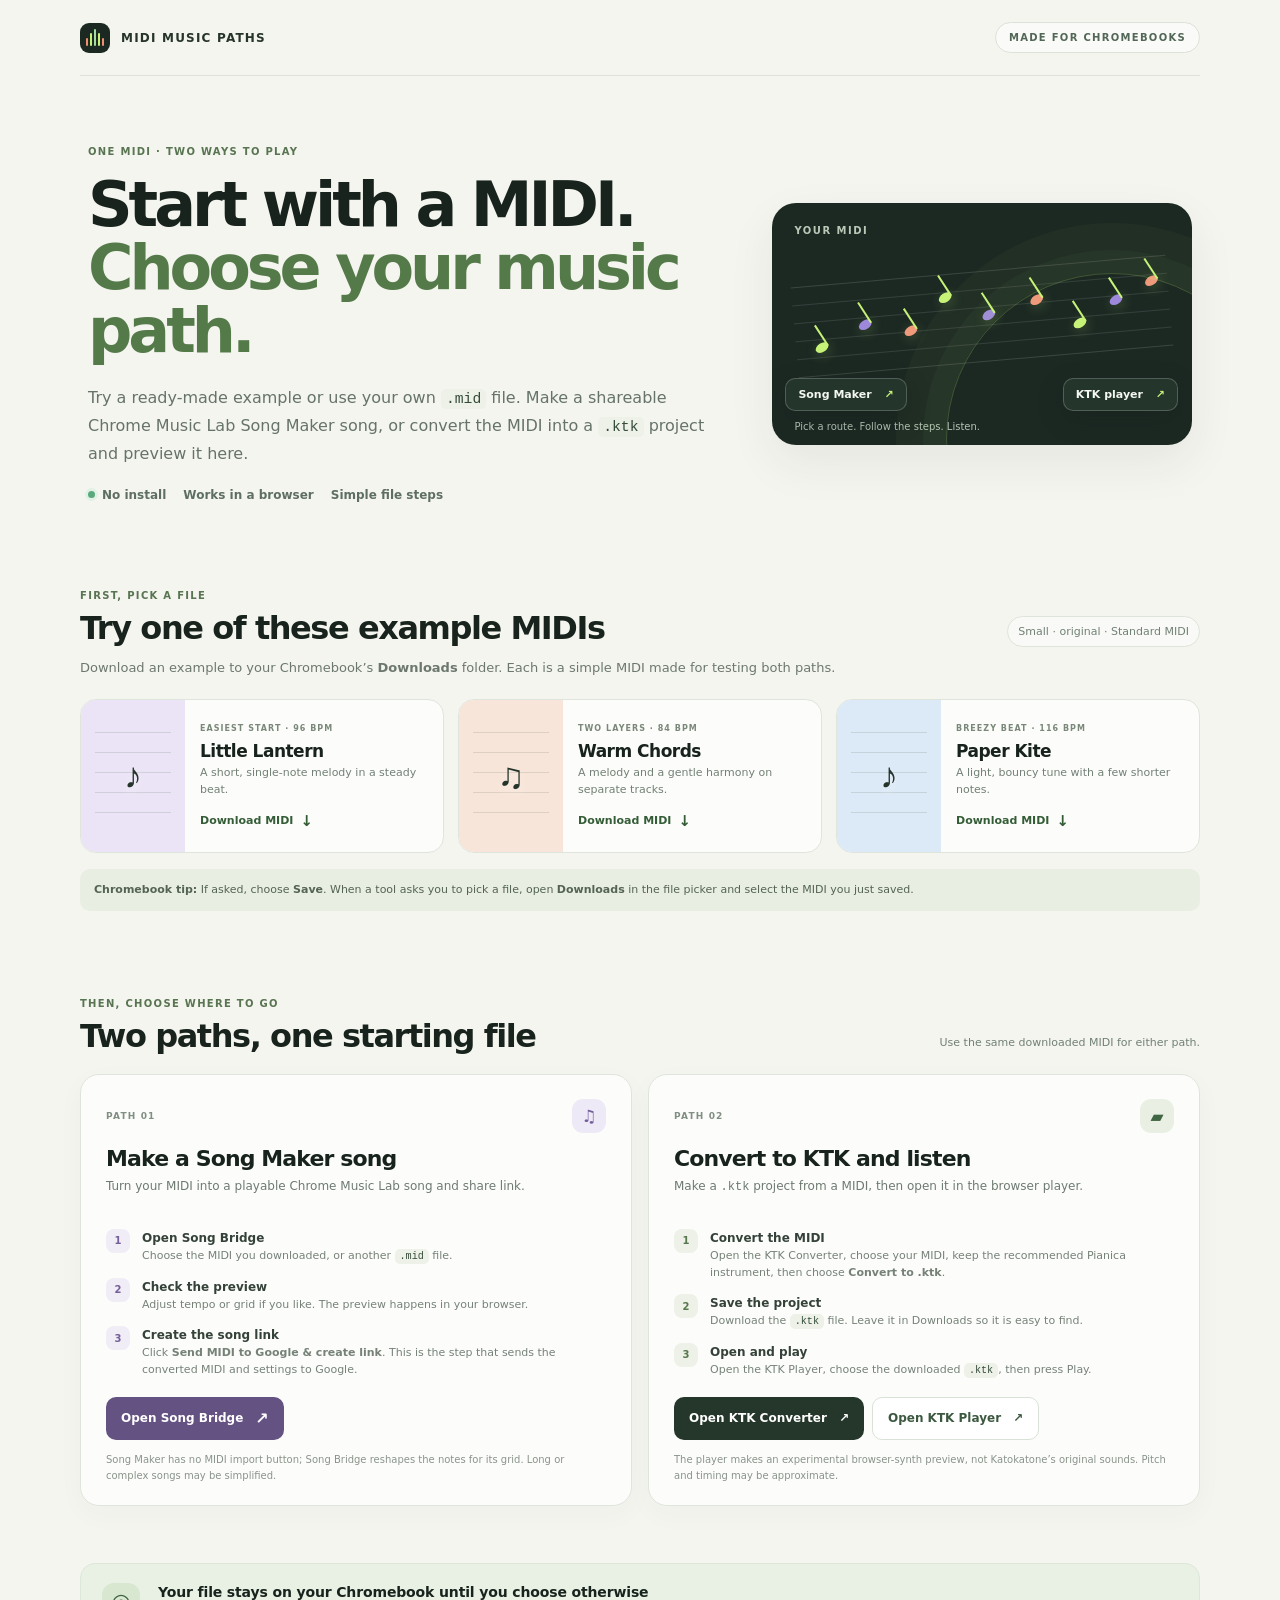
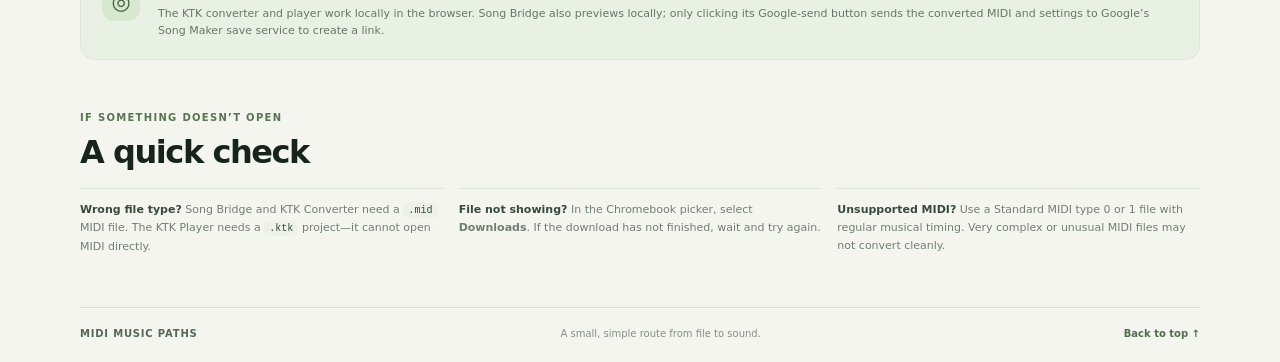
==== index.html @ 4bbcc26d "Build MIDI Music Paths workflow hub" ====
<!doctype html>
<html lang="en">
<head>
  <meta charset="utf-8">
  <meta name="viewport" content="width=device-width, initial-scale=1">
  <meta name="theme-color" content="#f4f5ef">
  <meta name="description" content="A simple Chromebook-friendly guide to trying MIDI files in Song Maker or turning them into KTK projects to play in your browser.">
  <title>MIDI Music Paths — Song Maker &amp; KTK</title>
  <link rel="stylesheet" href="/style.css">
</head>
<body>
  <div class="shell">
    <header class="topbar">
      <a class="brand" href="#top" aria-label="MIDI Music Paths home"><span class="brand-mark" aria-hidden="true"><i></i><i></i><i></i><i></i><i></i></span><span>MIDI MUSIC PATHS</span></a>
      <span class="top-tag">MADE FOR CHROMEBOOKS</span>
    </header>

    <main id="top">
      <section class="hero" aria-labelledby="page-title">
        <div class="hero-copy">
          <p class="eyebrow">ONE MIDI · TWO WAYS TO PLAY</p>
          <h1 id="page-title">Start with a MIDI.<br><span>Choose your music path.</span></h1>
          <p class="lede">Try a ready-made example or use your own <code>.mid</code> file. Make a shareable Chrome Music Lab Song Maker song, or convert the MIDI into a <code>.ktk</code> project and preview it here.</p>
          <div class="trust-row"><span><i></i>No install</span><span>Works in a browser</span><span>Simple file steps</span></div>
        </div>
        <div class="hero-art" aria-hidden="true">
          <div class="art-caption">YOUR MIDI</div>
          <div class="mini-score"><span class="note n1"></span><span class="note n2"></span><span class="note n3"></span><span class="note n4"></span><span class="note n5"></span><span class="note n6"></span><span class="note n7"></span><span class="note n8"></span><span class="note n9"></span></div>
          <div class="path-chip chip-song">Song Maker <b>↗</b></div>
          <div class="path-chip chip-ktk">KTK player <b>↗</b></div>
          <div class="art-note">Pick a route. Follow the steps. Listen.</div>
        </div>
      </section>

      <section class="samples" id="examples" aria-labelledby="samples-title">
        <div class="section-head"><div><p class="eyebrow">FIRST, PICK A FILE</p><h2 id="samples-title">Try one of these example MIDIs</h2></div><span class="format-pill">Small · original · Standard MIDI</span></div>
        <p class="section-intro">Download an example to your Chromebook’s <strong>Downloads</strong> folder. Each is a simple MIDI made for testing both paths.</p>
        <div class="sample-grid">
          <article class="sample-card">
            <div class="sample-art art-lilac" aria-hidden="true"><span>♪</span><i></i><i></i><i></i><i></i><i></i></div>
            <div class="sample-copy"><span class="sample-kicker">EASIEST START · 96 BPM</span><h3>Little Lantern</h3><p>A short, single-note melody in a steady beat.</p><a class="download-link" href="/samples/little-lantern.mid" download>Download MIDI <span aria-hidden="true">↓</span></a></div>
          </article>
          <article class="sample-card">
            <div class="sample-art art-peach" aria-hidden="true"><span>♫</span><i></i><i></i><i></i><i></i><i></i></div>
            <div class="sample-copy"><span class="sample-kicker">TWO LAYERS · 84 BPM</span><h3>Warm Chords</h3><p>A melody and a gentle harmony on separate tracks.</p><a class="download-link" href="/samples/warm-chords.mid" download>Download MIDI <span aria-hidden="true">↓</span></a></div>
          </article>
          <article class="sample-card">
            <div class="sample-art art-blue" aria-hidden="true"><span>♪</span><i></i><i></i><i></i><i></i><i></i></div>
            <div class="sample-copy"><span class="sample-kicker">BREEZY BEAT · 116 BPM</span><h3>Paper Kite</h3><p>A light, bouncy tune with a few shorter notes.</p><a class="download-link" href="/samples/paper-kite.mid" download>Download MIDI <span aria-hidden="true">↓</span></a></div>
          </article>
        </div>
        <p class="file-tip"><b>Chromebook tip:</b> If asked, choose <strong>Save</strong>. When a tool asks you to pick a file, open <strong>Downloads</strong> in the file picker and select the MIDI you just saved.</p>
      </section>

      <section class="paths" aria-labelledby="paths-title">
        <div class="section-head path-heading"><div><p class="eyebrow">THEN, CHOOSE WHERE TO GO</p><h2 id="paths-title">Two paths, one starting file</h2></div><span class="step-note">Use the same downloaded MIDI for either path.</span></div>
        <div class="path-grid">
          <article class="path-card song-card">
            <div class="path-top"><span class="path-number">PATH 01</span><span class="path-icon" aria-hidden="true">♫</span></div>
            <h3>Make a Song Maker song</h3>
            <p class="path-description">Turn your MIDI into a playable Chrome Music Lab song and share link.</p>
            <ol class="steps">
              <li><b>Open Song Bridge</b><span>Choose the MIDI you downloaded, or another <code>.mid</code> file.</span></li>
              <li><b>Check the preview</b><span>Adjust tempo or grid if you like. The preview happens in your browser.</span></li>
              <li><b>Create the song link</b><span>Click <strong>Send MIDI to Google &amp; create link</strong>. This is the step that sends the converted MIDI and settings to Google.</span></li>
            </ol>
            <a class="action-button song-button" href="https://song-bridge-midi.vercel.app/" target="_blank" rel="noopener">Open Song Bridge <span aria-hidden="true">↗</span></a>
            <p class="small-note">Song Maker has no MIDI import button; Song Bridge reshapes the notes for its grid. Long or complex songs may be simplified.</p>
          </article>

          <article class="path-card ktk-card">
            <div class="path-top"><span class="path-number">PATH 02</span><span class="path-icon" aria-hidden="true">▰</span></div>
            <h3>Convert to KTK and listen</h3>
            <p class="path-description">Make a <code>.ktk</code> project from a MIDI, then open it in the browser player.</p>
            <ol class="steps">
              <li><b>Convert the MIDI</b><span>Open the KTK Converter, choose your MIDI, keep the recommended Pianica instrument, then choose <strong>Convert to .ktk</strong>.</span></li>
              <li><b>Save the project</b><span>Download the <code>.ktk</code> file. Leave it in Downloads so it is easy to find.</span></li>
              <li><b>Open and play</b><span>Open the KTK Player, choose the downloaded <code>.ktk</code>, then press Play.</span></li>
            </ol>
            <div class="button-row"><a class="action-button ktk-button" href="/ktk-converter/" target="_blank" rel="noopener">Open KTK Converter <span aria-hidden="true">↗</span></a><a class="action-button outline-button" href="/ktk-player/" target="_blank" rel="noopener">Open KTK Player <span aria-hidden="true">↗</span></a></div>
            <p class="small-note">The player makes an experimental browser-synth preview, not Katokatone’s original sounds. Pitch and timing may be approximate.</p>
          </article>
        </div>
      </section>

      <aside class="privacy-strip" aria-label="How your files are handled">
        <div class="privacy-icon" aria-hidden="true">◎</div>
        <div><h2>Your file stays on your Chromebook until you choose otherwise</h2><p>The KTK converter and player work locally in the browser. Song Bridge also previews locally; only clicking its Google-send button sends the converted MIDI and settings to Google’s Song Maker save service to create a link.</p></div>
      </aside>

      <section class="help" aria-labelledby="help-title">
        <p class="eyebrow">IF SOMETHING DOESN’T OPEN</p><h2 id="help-title">A quick check</h2>
        <div class="help-grid"><p><b>Wrong file type?</b> Song Bridge and KTK Converter need a <code>.mid</code> MIDI file. The KTK Player needs a <code>.ktk</code> project—it cannot open MIDI directly.</p><p><b>File not showing?</b> In the Chromebook picker, select <strong>Downloads</strong>. If the download has not finished, wait and try again.</p><p><b>Unsupported MIDI?</b> Use a Standard MIDI type 0 or 1 file with regular musical timing. Very complex or unusual MIDI files may not convert cleanly.</p></div>
      </section>
    </main>

    <footer class="footer"><span>MIDI MUSIC PATHS</span><span>A small, simple route from file to sound.</span><a href="#top">Back to top ↑</a></footer>
  </div>
</body>
</html>
---- style.css ----
:root{color-scheme:light;--paper:#f4f5ef;--surface:#fff;--ink:#18231d;--muted:#68756d;--line:#dfe5dc;--green:#c5f277;--green-dark:#35522e;--coral:#f08e70;--blue:#7c9eeb;--purple:#a789d5;--shadow:0 18px 48px rgba(25,39,31,.07);font-family:Inter,ui-sans-serif,system-ui,-apple-system,BlinkMacSystemFont,"Segoe UI",sans-serif}*{box-sizing:border-box}html{scroll-behavior:smooth}body{margin:0;min-width:320px;background:var(--paper);color:var(--ink);-webkit-font-smoothing:antialiased}.shell{width:min(1120px,calc(100% - 48px));margin:0 auto}.topbar{height:76px;display:flex;align-items:center;justify-content:space-between;border-bottom:1px solid rgba(36,54,44,.1)}.brand{display:flex;align-items:center;gap:11px;color:#26342a;text-decoration:none;font-size:12px;font-weight:800;letter-spacing:.1em}.brand-mark{width:30px;height:30px;display:flex;align-items:end;justify-content:center;gap:2px;padding:7px 6px;border-radius:9px;background:#1b2922}.brand-mark i{display:block;width:3px;border-radius:4px;background:var(--green)}.brand-mark i:nth-child(1),.brand-mark i:nth-child(5){height:8px;background:var(--coral)}.brand-mark i:nth-child(2),.brand-mark i:nth-child(4){height:13px}.brand-mark i:nth-child(3){height:17px;background:#a4dba2}.top-tag,.eyebrow,.sample-kicker,.path-number{font-size:10px;font-weight:750;letter-spacing:.13em}.top-tag{padding:9px 13px;border:1px solid #dce2d7;border-radius:30px;color:#526756;background:rgba(255,255,255,.56)}.hero{display:grid;grid-template-columns:minmax(0,1.2fr) minmax(280px,.8fr);gap:55px;align-items:center;padding:70px 8px 58px}.eyebrow{margin:0 0 16px;color:#587451;text-transform:uppercase}.hero h1{max-width:670px;margin:0;font-size:clamp(40px,5.3vw,62px);line-height:1.02;letter-spacing:-.065em;font-weight:780}.hero h1 span{color:#557a49}.lede{max-width:620px;margin:21px 0 20px;color:#66736a;font-size:16px;line-height:1.72}.lede code,.steps code,.help code{padding:2px 5px;border-radius:5px;background:#edf1e8;color:#354b39;font-size:.92em}.trust-row{display:flex;flex-wrap:wrap;gap:17px;color:#5e6e62;font-size:12px;font-weight:650}.trust-row span{display:inline-flex;align-items:center;gap:7px}.trust-row i{width:7px;height:7px;border-radius:50%;background:#59a97d;box-shadow:0 0 0 3px #e1f1e5}.hero-art{position:relative;min-height:242px;padding:22px;border-radius:24px;overflow:hidden;background:#1c2923;color:#eef5eb;box-shadow:var(--shadow)}.hero-art:after{content:"";position:absolute;right:-86px;bottom:-160px;width:330px;height:330px;border:1px solid #c5f27738;border-radius:50%;box-shadow:0 0 0 23px #c5f27708,0 0 0 50px #c5f27707}.art-caption{position:relative;z-index:1;color:#b9c9b8;font-size:10px;font-weight:750;letter-spacing:.15em}.mini-score{position:absolute;left:22px;right:22px;top:68px;height:91px;border-top:1px solid #ffffff22;border-bottom:1px solid #ffffff22;background:repeating-linear-gradient(to bottom,transparent 0 17px,#ffffff1b 17px 18px);transform:rotate(-5deg)}.note{position:absolute;width:14px;height:9px;border-radius:50%;background:var(--green);transform:rotate(-28deg);box-shadow:0 3px 12px #c5f27740}.note:after{content:"";position:absolute;width:2px;height:24px;right:0;bottom:3px;background:currentColor;color:var(--green)}.n1{left:5%;top:57px}.n2{left:17%;top:38px;background:#9d88db;color:#9d88db}.n3{left:29%;top:48px;background:#f09a7c;color:#f09a7c}.n4{left:39%;top:18px}.n5{left:50%;top:39px;background:#9d88db;color:#9d88db}.n6{left:63%;top:28px;background:#f09a7c;color:#f09a7c}.n7{left:74%;top:55px}.n8{left:84%;top:35px;background:#9d88db;color:#9d88db}.n9{left:94%;top:19px;background:#f09a7c;color:#f09a7c}.path-chip{position:absolute;z-index:2;padding:9px 12px;border:1px solid #ffffff35;border-radius:10px;background:#24352c;color:#f5f8f2;font-size:11px;font-weight:700;box-shadow:0 8px 24px #10191442}.path-chip b{margin-left:9px;color:var(--green)}.chip-song{left:13px;bottom:34px}.chip-ktk{right:14px;bottom:34px}.art-note{position:absolute;left:22px;bottom:13px;color:#b5c4b7;font-size:10px}.samples,.paths{padding:30px 0 57px}.section-head{display:flex;align-items:end;justify-content:space-between;gap:18px;margin-bottom:10px}.section-head .eyebrow{margin-bottom:9px}.section-head h2,.help h2{margin:0;font-size:clamp(24px,3vw,32px);line-height:1.15;letter-spacing:-.045em}.format-pill,.step-note{color:#718075;font-size:11px}.format-pill{padding:8px 10px;border:1px solid #dee4d9;border-radius:999px;background:#ffffff80;white-space:nowrap}.section-intro{margin:11px 0 21px;color:#6c786f;font-size:13px;line-height:1.6}.sample-grid{display:grid;grid-template-columns:repeat(3,1fr);gap:14px}.sample-card{display:grid;grid-template-columns:104px 1fr;min-height:154px;border:1px solid #dfe5dc;border-radius:16px;background:rgba(255,255,255,.72);overflow:hidden}.sample-art{position:relative;display:grid;place-items:center;overflow:hidden;font-family:Georgia,serif;font-size:36px}.sample-art span{position:relative;z-index:1;color:#26352b;text-shadow:0 4px 10px #ffffff90}.sample-art i{position:absolute;left:14px;right:14px;height:1px;background:#2e493522}.sample-art i:nth-of-type(1){top:32px}.sample-art i:nth-of-type(2){top:52px}.sample-art i:nth-of-type(3){top:72px}.sample-art i:nth-of-type(4){top:92px}.sample-art i:nth-of-type(5){top:112px}.art-lilac{background:#ebe4f6}.art-peach{background:#f8e5d9}.art-blue{background:#dce9f6}.sample-copy{padding:16px 15px 13px}.sample-kicker{color:#798878;font-size:8px}.sample-copy h3{margin:6px 0 4px;font-size:17px;letter-spacing:-.03em}.sample-copy p{min-height:34px;margin:0 0 10px;color:#728076;font-size:11px;line-height:1.5}.download-link{display:inline-flex;align-items:center;gap:7px;color:#345d37;text-decoration:none;font-size:11px;font-weight:750}.download-link span{font-size:15px}.download-link:hover{text-decoration:underline;text-underline-offset:3px}.file-tip{margin:16px 0 0;padding:12px 14px;border-radius:10px;background:#e8eee2;color:#546354;font-size:11px;line-height:1.6}.path-heading{margin-bottom:19px}.step-note{padding-bottom:6px}.path-grid{display:grid;grid-template-columns:1fr 1fr;gap:16px}.path-card{padding:24px 25px 21px;border:1px solid #dfe5dc;border-radius:19px;background:rgba(255,255,255,.78);box-shadow:0 8px 28px #29382708}.path-top{display:flex;align-items:center;justify-content:space-between}.path-number{color:#818e82;font-size:9px}.path-icon{width:34px;height:34px;display:grid;place-items:center;border-radius:11px;background:#e9f0e3;color:#416643;font-size:17px}.song-card .path-icon{background:#eee9f7;color:#725e9a}.path-card h3{margin:13px 0 6px;font-size:22px;letter-spacing:-.04em}.path-description{min-height:36px;margin:0 0 16px;color:#6e7a71;font-size:12px;line-height:1.55}.steps{display:grid;gap:13px;padding:0;margin:0;list-style:none;counter-reset:step}.steps li{position:relative;display:grid;grid-template-columns:27px 1fr;column-gap:9px;counter-increment:step}.steps li:before{content:counter(step);grid-row:span 2;display:grid;place-items:center;width:24px;height:24px;border-radius:8px;background:#edf1e8;color:#55784c;font-size:10px;font-weight:800}.song-card .steps li:before{background:#f0edf7;color:#745f9a}.steps b{margin-top:2px;color:#354239;font-size:12px}.steps span{margin-top:3px;color:#768178;font-size:11px;line-height:1.52}.action-button{min-height:43px;display:inline-flex;align-items:center;justify-content:center;gap:12px;padding:0 15px;border:0;border-radius:10px;text-decoration:none;font-size:12px;font-weight:760;transition:transform .16s,box-shadow .16s}.action-button:hover{transform:translateY(-1px);box-shadow:0 7px 17px #243a2920}.song-button{margin-top:18px;background:#645283;color:white}.song-button span{font-size:16px}.ktk-button{background:#24372a;color:#fff}.outline-button{border:1px solid #d9e2d6;background:#fff;color:#3c5940}.button-row{display:flex;flex-wrap:wrap;gap:8px;margin-top:18px}.small-note{margin:12px 0 0;color:#89938a;font-size:10px;line-height:1.6}.privacy-strip{display:grid;grid-template-columns:42px 1fr;gap:14px;align-items:start;margin:0 0 52px;padding:19px 21px;border:1px solid #dce7d9;border-radius:15px;background:#e9f1e5}.privacy-icon{width:38px;height:38px;display:grid;place-items:center;border-radius:12px;background:#d8e8d0;color:#416343;font-size:22px}.privacy-strip h2{margin:1px 0 5px;font-size:14px;letter-spacing:-.01em}.privacy-strip p{margin:0;color:#67766a;font-size:11px;line-height:1.6}.help{padding:0 0 51px}.help h2{margin-top:-5px}.help-grid{display:grid;grid-template-columns:repeat(3,1fr);gap:16px;margin-top:17px}.help-grid p{margin:0;padding-top:12px;border-top:1px solid #dbe2d8;color:#727e74;font-size:11px;line-height:1.65}.help-grid b{color:#3a493e}.footer{display:flex;justify-content:space-between;gap:14px;padding:20px 0 25px;border-top:1px solid rgba(36,54,44,.12);color:#849087;font-size:10px}.footer span:first-child{color:#556757;font-weight:800;letter-spacing:.08em}.footer a{color:#506d4d;text-decoration:none;font-weight:700}.footer a:hover{text-decoration:underline}
@media(max-width:800px){.hero{grid-template-columns:1fr;gap:28px;padding:49px 0 40px}.hero-art{min-height:210px}.sample-grid{grid-template-columns:1fr}.sample-card{grid-template-columns:120px 1fr;min-height:136px}.sample-copy p{min-height:auto}.path-grid{grid-template-columns:1fr}.path-description{min-height:auto}.help-grid{grid-template-columns:1fr;gap:11px}.help-grid p{padding-top:10px}.samples,.paths{padding-bottom:42px}}
@media(max-width:520px){.shell{width:min(100% - 30px,560px)}.topbar{height:65px}.top-tag{font-size:8px;padding:8px 9px}.brand{font-size:10px}.hero{padding:39px 0 30px;gap:23px}.hero h1{font-size:40px}.lede{font-size:14px}.trust-row{gap:9px 13px;font-size:10px}.hero-art{min-height:188px}.mini-score{top:55px}.section-head{align-items:flex-start;flex-direction:column;gap:8px}.section-head h2,.help h2{font-size:25px}.format-pill{font-size:9px}.sample-card{grid-template-columns:88px 1fr}.sample-copy{padding:13px 12px}.sample-copy h3{font-size:16px}.sample-copy p{font-size:10px}.sample-kicker{font-size:7px}.path-card{padding:20px 17px}.path-card h3{font-size:20px}.button-row .action-button{flex:1;padding:0 9px;font-size:10px}.privacy-strip{grid-template-columns:32px 1fr;padding:15px 13px;gap:10px}.privacy-icon{width:31px;height:31px;font-size:18px}.footer{flex-wrap:wrap;font-size:9px}.footer span:nth-child(2){order:3;flex-basis:100%}}
@media(prefers-reduced-motion:reduce){html{scroll-behavior:auto}*,*::before,*::after{transition:none!important}}
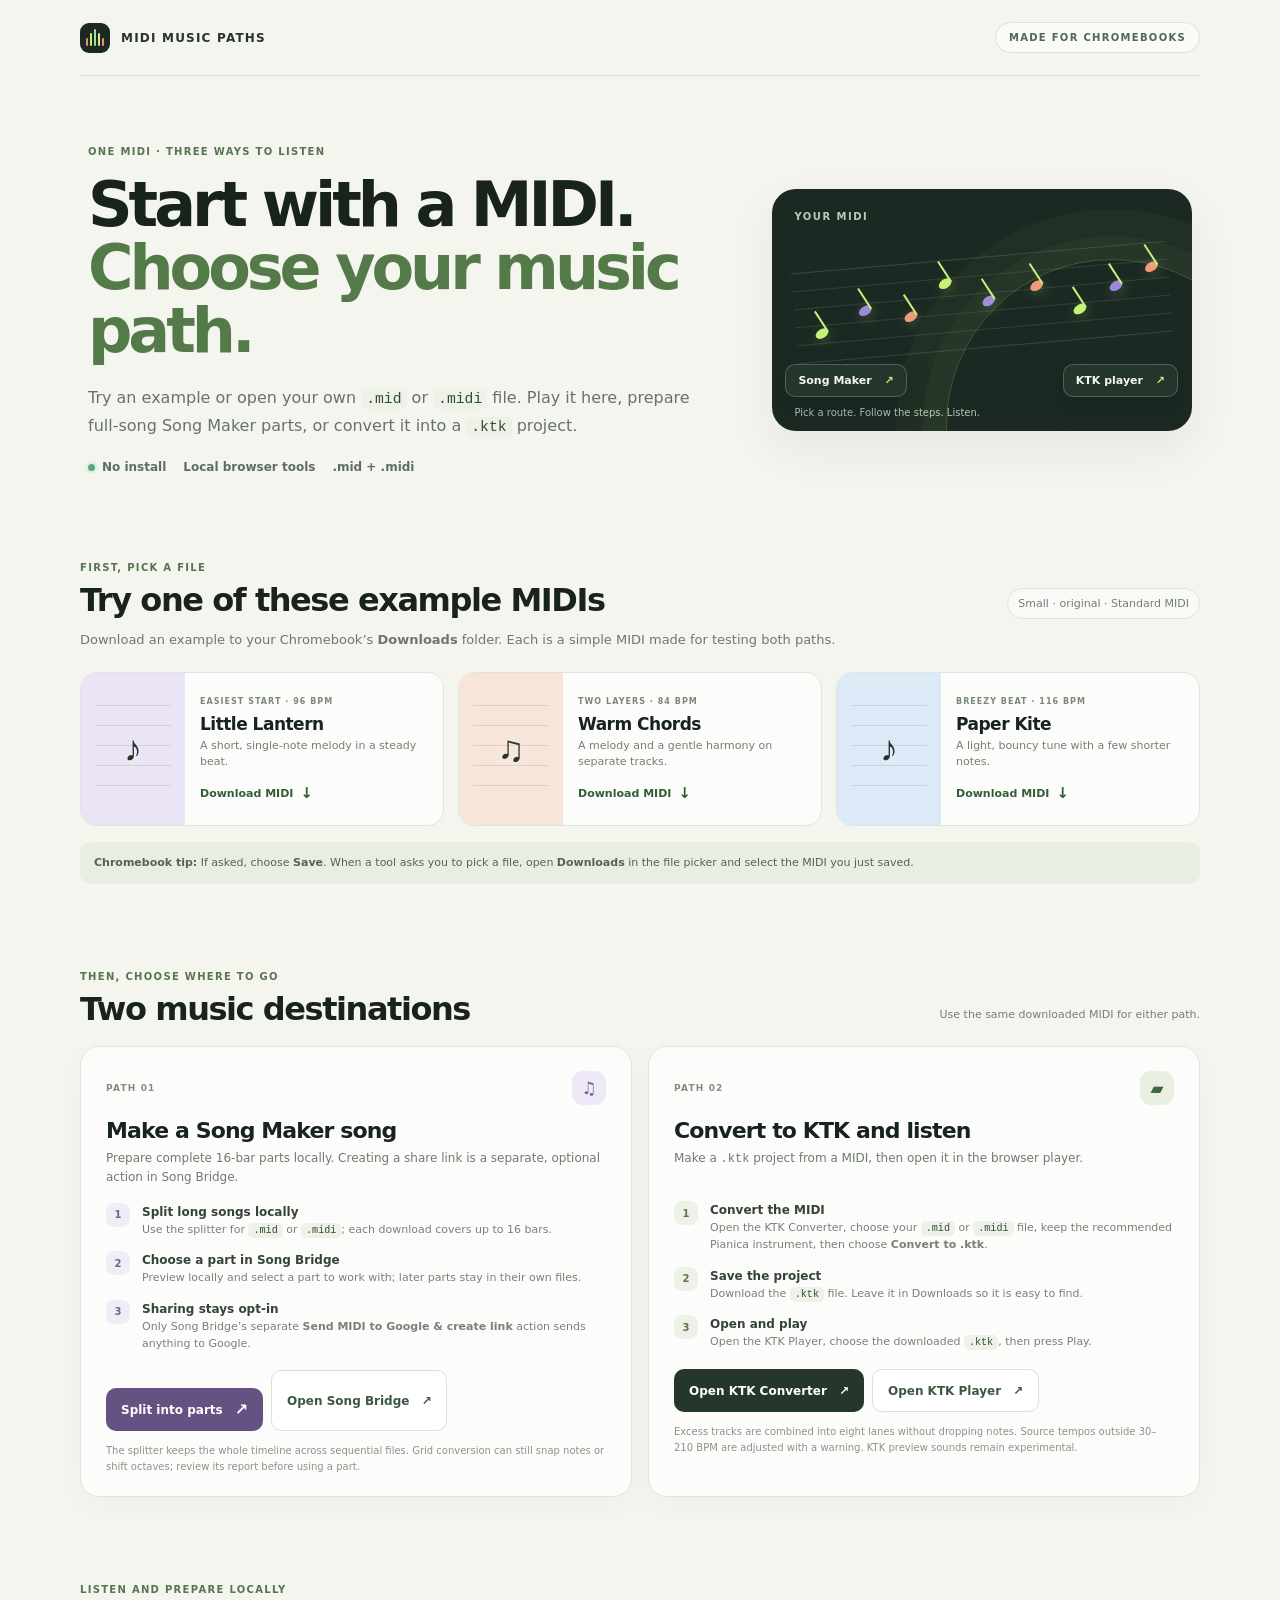
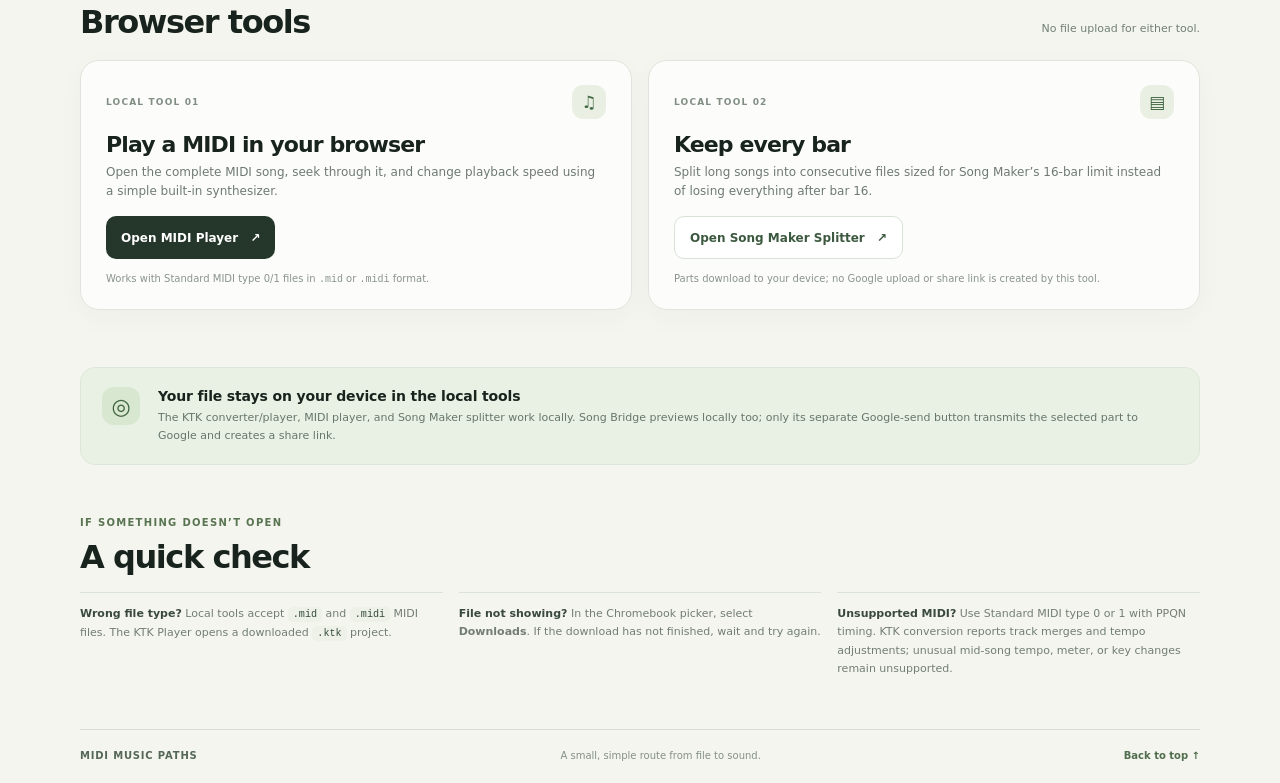
==== commit ce6fe082: "Add in-browser MIDI player and full-song exports" ====
--- a/index.html
+++ b/index.html
@@ -4,6 +4,7 @@
   <meta charset="utf-8">
   <meta name="viewport" content="width=device-width, initial-scale=1">
   <meta name="theme-color" content="#f4f5ef">
+  <link rel="icon" type="image/svg+xml" href="/favicon.svg">
   <meta name="description" content="A simple Chromebook-friendly guide to trying MIDI files in Song Maker or turning them into KTK projects to play in your browser.">
   <title>MIDI Music Paths — Song Maker &amp; KTK</title>
   <link rel="stylesheet" href="/style.css">
@@ -18,10 +19,10 @@
     <main id="top">
       <section class="hero" aria-labelledby="page-title">
         <div class="hero-copy">
-          <p class="eyebrow">ONE MIDI · TWO WAYS TO PLAY</p>
+          <p class="eyebrow">ONE MIDI · THREE WAYS TO LISTEN</p>
           <h1 id="page-title">Start with a MIDI.<br><span>Choose your music path.</span></h1>
-          <p class="lede">Try a ready-made example or use your own <code>.mid</code> file. Make a shareable Chrome Music Lab Song Maker song, or convert the MIDI into a <code>.ktk</code> project and preview it here.</p>
-          <div class="trust-row"><span><i></i>No install</span><span>Works in a browser</span><span>Simple file steps</span></div>
+          <p class="lede">Try an example or open your own <code>.mid</code> or <code>.midi</code> file. Play it here, prepare full-song Song Maker parts, or convert it into a <code>.ktk</code> project.</p>
+          <div class="trust-row"><span><i></i>No install</span><span>Local browser tools</span><span>.mid + .midi</span></div>
         </div>
         <div class="hero-art" aria-hidden="true">
           <div class="art-caption">YOUR MIDI</div>
@@ -53,19 +54,19 @@
       </section>
 
       <section class="paths" aria-labelledby="paths-title">
-        <div class="section-head path-heading"><div><p class="eyebrow">THEN, CHOOSE WHERE TO GO</p><h2 id="paths-title">Two paths, one starting file</h2></div><span class="step-note">Use the same downloaded MIDI for either path.</span></div>
+        <div class="section-head path-heading"><div><p class="eyebrow">THEN, CHOOSE WHERE TO GO</p><h2 id="paths-title">Two music destinations</h2></div><span class="step-note">Use the same downloaded MIDI for either path.</span></div>
         <div class="path-grid">
           <article class="path-card song-card">
             <div class="path-top"><span class="path-number">PATH 01</span><span class="path-icon" aria-hidden="true">♫</span></div>
             <h3>Make a Song Maker song</h3>
-            <p class="path-description">Turn your MIDI into a playable Chrome Music Lab song and share link.</p>
+            <p class="path-description">Prepare complete 16-bar parts locally. Creating a share link is a separate, optional action in Song Bridge.</p>
             <ol class="steps">
-              <li><b>Open Song Bridge</b><span>Choose the MIDI you downloaded, or another <code>.mid</code> file.</span></li>
-              <li><b>Check the preview</b><span>Adjust tempo or grid if you like. The preview happens in your browser.</span></li>
-              <li><b>Create the song link</b><span>Click <strong>Send MIDI to Google &amp; create link</strong>. This is the step that sends the converted MIDI and settings to Google.</span></li>
+              <li><b>Split long songs locally</b><span>Use the splitter for <code>.mid</code> or <code>.midi</code>; each download covers up to 16 bars.</span></li>
+              <li><b>Choose a part in Song Bridge</b><span>Preview locally and select a part to work with; later parts stay in their own files.</span></li>
+              <li><b>Sharing stays opt-in</b><span>Only Song Bridge’s separate <strong>Send MIDI to Google &amp; create link</strong> action sends anything to Google.</span></li>
             </ol>
-            <a class="action-button song-button" href="https://song-bridge-midi.vercel.app/" target="_blank" rel="noopener">Open Song Bridge <span aria-hidden="true">↗</span></a>
-            <p class="small-note">Song Maker has no MIDI import button; Song Bridge reshapes the notes for its grid. Long or complex songs may be simplified.</p>
+            <div class="button-row"><a class="action-button song-button" href="/song-maker/">Split into parts <span aria-hidden="true">↗</span></a><a class="action-button outline-button" href="https://song-bridge-midi.vercel.app/" target="_blank" rel="noopener">Open Song Bridge <span aria-hidden="true">↗</span></a></div>
+            <p class="small-note">The splitter keeps the whole timeline across sequential files. Grid conversion can still snap notes or shift octaves; review its report before using a part.</p>
           </article>
 
           <article class="path-card ktk-card">
@@ -73,24 +74,44 @@
             <h3>Convert to KTK and listen</h3>
             <p class="path-description">Make a <code>.ktk</code> project from a MIDI, then open it in the browser player.</p>
             <ol class="steps">
-              <li><b>Convert the MIDI</b><span>Open the KTK Converter, choose your MIDI, keep the recommended Pianica instrument, then choose <strong>Convert to .ktk</strong>.</span></li>
+              <li><b>Convert the MIDI</b><span>Open the KTK Converter, choose your <code>.mid</code> or <code>.midi</code> file, keep the recommended Pianica instrument, then choose <strong>Convert to .ktk</strong>.</span></li>
               <li><b>Save the project</b><span>Download the <code>.ktk</code> file. Leave it in Downloads so it is easy to find.</span></li>
               <li><b>Open and play</b><span>Open the KTK Player, choose the downloaded <code>.ktk</code>, then press Play.</span></li>
             </ol>
             <div class="button-row"><a class="action-button ktk-button" href="/ktk-converter/" target="_blank" rel="noopener">Open KTK Converter <span aria-hidden="true">↗</span></a><a class="action-button outline-button" href="/ktk-player/" target="_blank" rel="noopener">Open KTK Player <span aria-hidden="true">↗</span></a></div>
-            <p class="small-note">The player makes an experimental browser-synth preview, not Katokatone’s original sounds. Pitch and timing may be approximate.</p>
+            <p class="small-note">Excess tracks are combined into eight lanes without dropping notes. Source tempos outside 30–210 BPM are adjusted with a warning. KTK preview sounds remain experimental.</p>
+          </article>
+        </div>
+      </section>
+
+      <section class="paths tools-section" aria-labelledby="local-tools-title">
+        <div class="section-head path-heading"><div><p class="eyebrow">LISTEN AND PREPARE LOCALLY</p><h2 id="local-tools-title">Browser tools</h2></div><span class="step-note">No file upload for either tool.</span></div>
+        <div class="path-grid">
+          <article class="path-card">
+            <div class="path-top"><span class="path-number">LOCAL TOOL 01</span><span class="path-icon" aria-hidden="true">♫</span></div>
+            <h3>Play a MIDI in your browser</h3>
+            <p class="path-description">Open the complete MIDI song, seek through it, and change playback speed using a simple built-in synthesizer.</p>
+            <a class="action-button ktk-button" href="/midi-player/">Open MIDI Player <span aria-hidden="true">↗</span></a>
+            <p class="small-note">Works with Standard MIDI type 0/1 files in <code>.mid</code> or <code>.midi</code> format.</p>
+          </article>
+          <article class="path-card">
+            <div class="path-top"><span class="path-number">LOCAL TOOL 02</span><span class="path-icon" aria-hidden="true">▤</span></div>
+            <h3>Keep every bar</h3>
+            <p class="path-description">Split long songs into consecutive files sized for Song Maker’s 16-bar limit instead of losing everything after bar 16.</p>
+            <a class="action-button outline-button" href="/song-maker/">Open Song Maker Splitter <span aria-hidden="true">↗</span></a>
+            <p class="small-note">Parts download to your device; no Google upload or share link is created by this tool.</p>
           </article>
         </div>
       </section>
 
       <aside class="privacy-strip" aria-label="How your files are handled">
         <div class="privacy-icon" aria-hidden="true">◎</div>
-        <div><h2>Your file stays on your Chromebook until you choose otherwise</h2><p>The KTK converter and player work locally in the browser. Song Bridge also previews locally; only clicking its Google-send button sends the converted MIDI and settings to Google’s Song Maker save service to create a link.</p></div>
+        <div><h2>Your file stays on your device in the local tools</h2><p>The KTK converter/player, MIDI player, and Song Maker splitter work locally. Song Bridge previews locally too; only its separate Google-send button transmits the selected part to Google and creates a share link.</p></div>
       </aside>
 
       <section class="help" aria-labelledby="help-title">
         <p class="eyebrow">IF SOMETHING DOESN’T OPEN</p><h2 id="help-title">A quick check</h2>
-        <div class="help-grid"><p><b>Wrong file type?</b> Song Bridge and KTK Converter need a <code>.mid</code> MIDI file. The KTK Player needs a <code>.ktk</code> project—it cannot open MIDI directly.</p><p><b>File not showing?</b> In the Chromebook picker, select <strong>Downloads</strong>. If the download has not finished, wait and try again.</p><p><b>Unsupported MIDI?</b> Use a Standard MIDI type 0 or 1 file with regular musical timing. Very complex or unusual MIDI files may not convert cleanly.</p></div>
+        <div class="help-grid"><p><b>Wrong file type?</b> Local tools accept <code>.mid</code> and <code>.midi</code> MIDI files. The KTK Player opens a downloaded <code>.ktk</code> project.</p><p><b>File not showing?</b> In the Chromebook picker, select <strong>Downloads</strong>. If the download has not finished, wait and try again.</p><p><b>Unsupported MIDI?</b> Use Standard MIDI type 0 or 1 with PPQN timing. KTK conversion reports track merges and tempo adjustments; unusual mid-song tempo, meter, or key changes remain unsupported.</p></div>
       </section>
     </main>
 
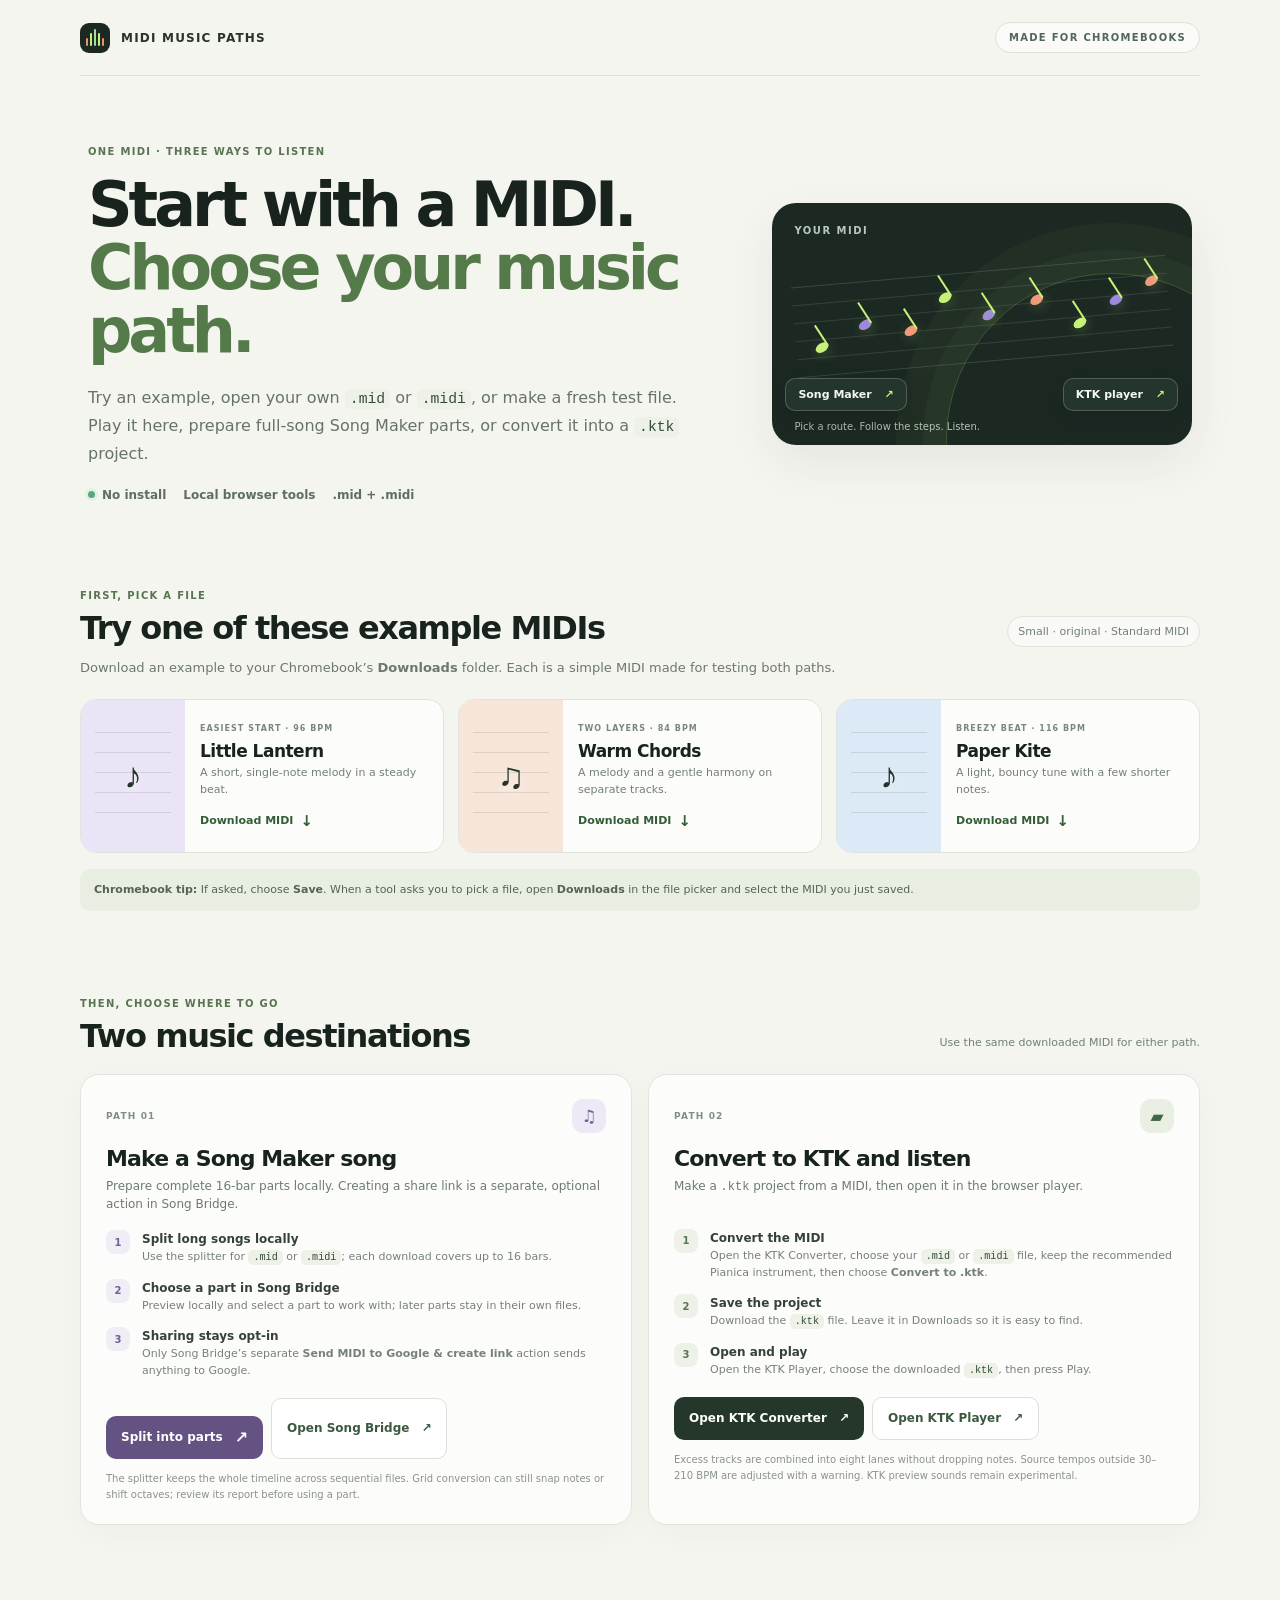
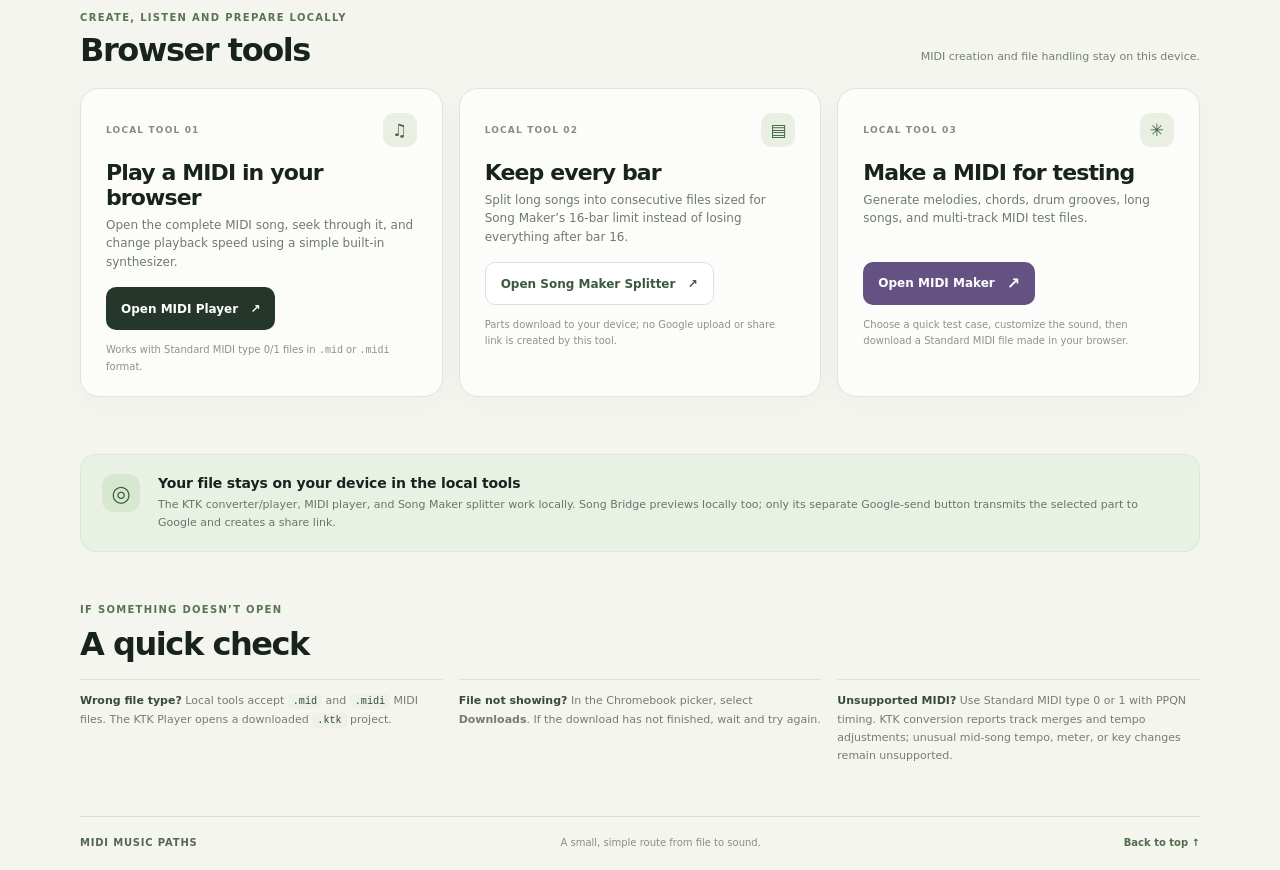
==== commit d9e75221: "Add browser-local MIDI Maker" ====
--- a/index.html
+++ b/index.html
@@ -5,8 +5,8 @@
   <meta name="viewport" content="width=device-width, initial-scale=1">
   <meta name="theme-color" content="#f4f5ef">
   <link rel="icon" type="image/svg+xml" href="/favicon.svg">
-  <meta name="description" content="A simple Chromebook-friendly guide to trying MIDI files in Song Maker or turning them into KTK projects to play in your browser.">
-  <title>MIDI Music Paths — Song Maker &amp; KTK</title>
+  <meta name="description" content="A Chromebook-friendly way to make test MIDI files, try Song Maker, and convert MIDIs into KTK projects.">
+  <title>MIDI Music Paths — MIDI Maker, Song Maker &amp; KTK</title>
   <link rel="stylesheet" href="/style.css">
 </head>
 <body>
@@ -21,7 +21,7 @@
         <div class="hero-copy">
           <p class="eyebrow">ONE MIDI · THREE WAYS TO LISTEN</p>
           <h1 id="page-title">Start with a MIDI.<br><span>Choose your music path.</span></h1>
-          <p class="lede">Try an example or open your own <code>.mid</code> or <code>.midi</code> file. Play it here, prepare full-song Song Maker parts, or convert it into a <code>.ktk</code> project.</p>
+          <p class="lede">Try an example, open your own <code>.mid</code> or <code>.midi</code>, or make a fresh test file. Play it here, prepare full-song Song Maker parts, or convert it into a <code>.ktk</code> project.</p>
           <div class="trust-row"><span><i></i>No install</span><span>Local browser tools</span><span>.mid + .midi</span></div>
         </div>
         <div class="hero-art" aria-hidden="true">
@@ -85,7 +85,7 @@
       </section>
 
       <section class="paths tools-section" aria-labelledby="local-tools-title">
-        <div class="section-head path-heading"><div><p class="eyebrow">LISTEN AND PREPARE LOCALLY</p><h2 id="local-tools-title">Browser tools</h2></div><span class="step-note">No file upload for either tool.</span></div>
+        <div class="section-head path-heading"><div><p class="eyebrow">CREATE, LISTEN AND PREPARE LOCALLY</p><h2 id="local-tools-title">Browser tools</h2></div><span class="step-note">MIDI creation and file handling stay on this device.</span></div>
         <div class="path-grid">
           <article class="path-card">
             <div class="path-top"><span class="path-number">LOCAL TOOL 01</span><span class="path-icon" aria-hidden="true">♫</span></div>
@@ -100,6 +100,13 @@
             <p class="path-description">Split long songs into consecutive files sized for Song Maker’s 16-bar limit instead of losing everything after bar 16.</p>
             <a class="action-button outline-button" href="/song-maker/">Open Song Maker Splitter <span aria-hidden="true">↗</span></a>
             <p class="small-note">Parts download to your device; no Google upload or share link is created by this tool.</p>
+          </article>
+          <article class="path-card">
+            <div class="path-top"><span class="path-number">LOCAL TOOL 03</span><span class="path-icon" aria-hidden="true">✳</span></div>
+            <h3>Make a MIDI for testing</h3>
+            <p class="path-description">Generate melodies, chords, drum grooves, long songs, and multi-track MIDI test files.</p>
+            <a class="action-button song-button" href="/midi-maker/">Open MIDI Maker <span aria-hidden="true">↗</span></a>
+            <p class="small-note">Choose a quick test case, customize the sound, then download a Standard MIDI file made in your browser.</p>
           </article>
         </div>
       </section>
--- a/style.css
+++ b/style.css
@@ -2,3 +2,5 @@
 @media(max-width:800px){.hero{grid-template-columns:1fr;gap:28px;padding:49px 0 40px}.hero-art{min-height:210px}.sample-grid{grid-template-columns:1fr}.sample-card{grid-template-columns:120px 1fr;min-height:136px}.sample-copy p{min-height:auto}.path-grid{grid-template-columns:1fr}.path-description{min-height:auto}.help-grid{grid-template-columns:1fr;gap:11px}.help-grid p{padding-top:10px}.samples,.paths{padding-bottom:42px}}
 @media(max-width:520px){.shell{width:min(100% - 30px,560px)}.topbar{height:65px}.top-tag{font-size:8px;padding:8px 9px}.brand{font-size:10px}.hero{padding:39px 0 30px;gap:23px}.hero h1{font-size:40px}.lede{font-size:14px}.trust-row{gap:9px 13px;font-size:10px}.hero-art{min-height:188px}.mini-score{top:55px}.section-head{align-items:flex-start;flex-direction:column;gap:8px}.section-head h2,.help h2{font-size:25px}.format-pill{font-size:9px}.sample-card{grid-template-columns:88px 1fr}.sample-copy{padding:13px 12px}.sample-copy h3{font-size:16px}.sample-copy p{font-size:10px}.sample-kicker{font-size:7px}.path-card{padding:20px 17px}.path-card h3{font-size:20px}.button-row .action-button{flex:1;padding:0 9px;font-size:10px}.privacy-strip{grid-template-columns:32px 1fr;padding:15px 13px;gap:10px}.privacy-icon{width:31px;height:31px;font-size:18px}.footer{flex-wrap:wrap;font-size:9px}.footer span:nth-child(2){order:3;flex-basis:100%}}
 @media(prefers-reduced-motion:reduce){html{scroll-behavior:auto}*,*::before,*::after{transition:none!important}}
+
+.tools-section .path-grid{grid-template-columns:repeat(3,minmax(0,1fr))}@media(max-width:800px){.tools-section .path-grid{grid-template-columns:1fr}}
